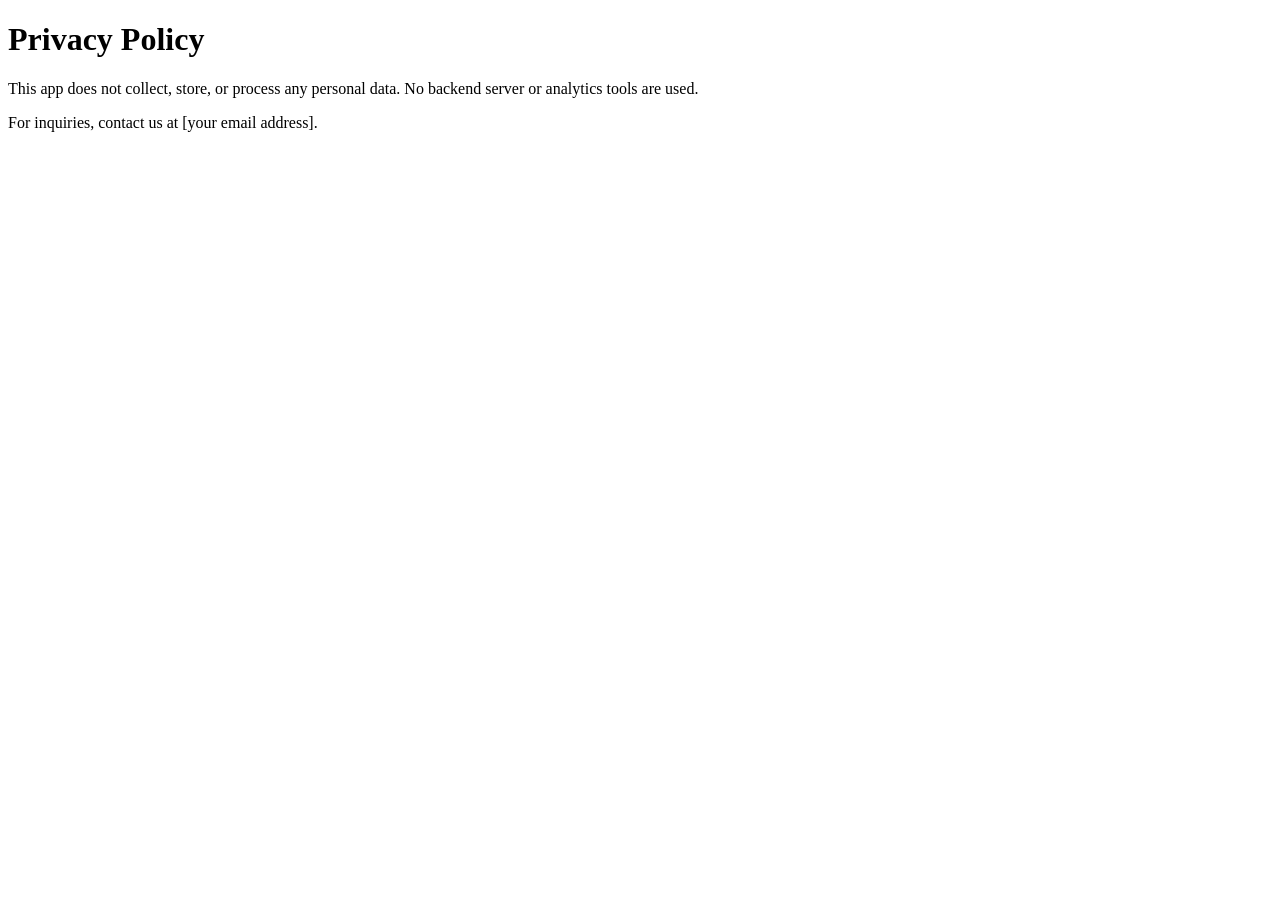
==== index.html @ 60843ce5 "add privacy-policy for 101-skor-tablosu" ====
<!DOCTYPE html>
<html lang="en">
<head>
    <meta charset="UTF-8">
    <meta name="viewport" content="width=device-width, initial-scale=1.0">
    <title>Privacy Policy</title>
</head>
<body>
    <h1>Privacy Policy</h1>
    <p>This app does not collect, store, or process any personal data. No backend server or analytics tools are used.</p>
    <p>For inquiries, contact us at [your email address].</p>
</body>
</html>
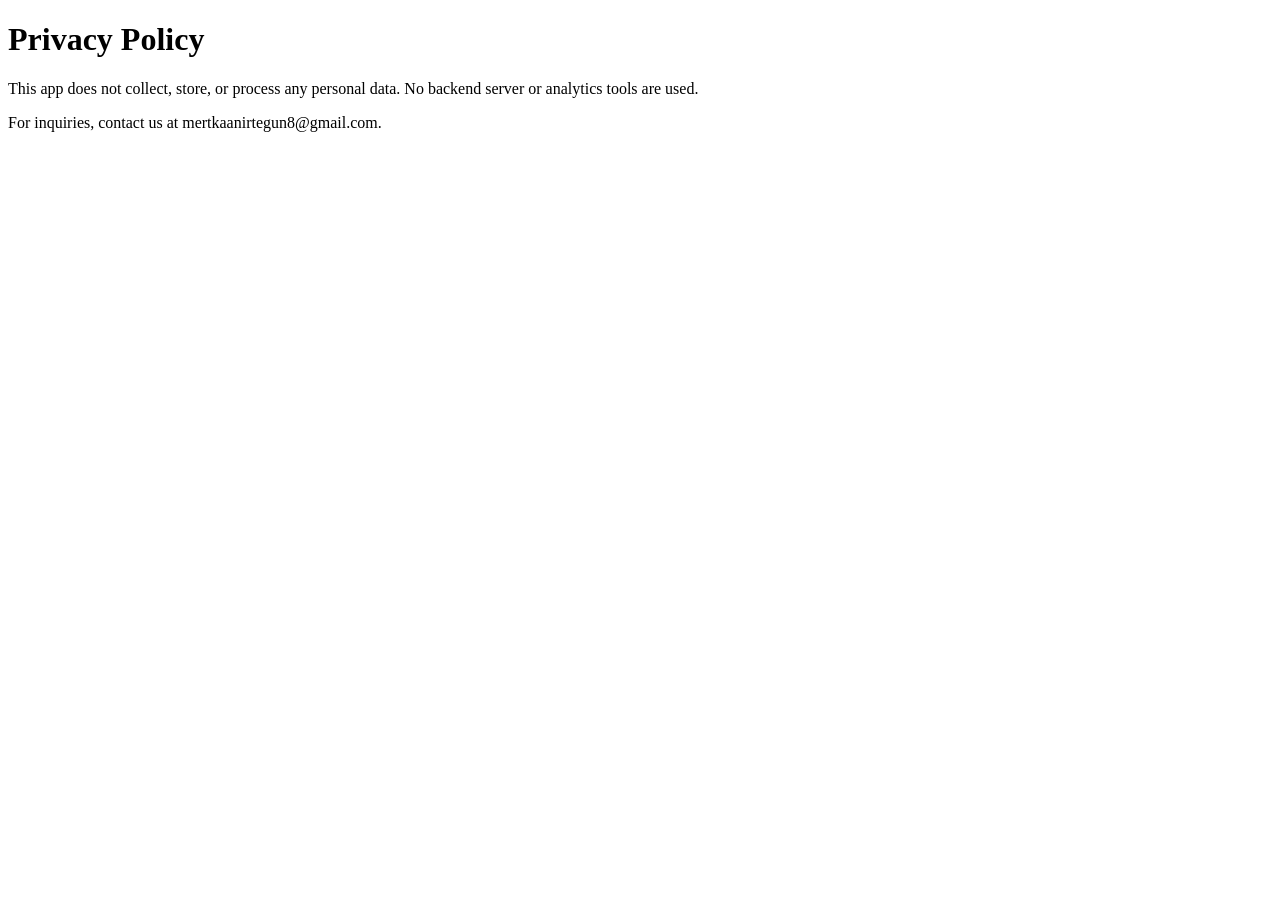
==== commit d2a60748: "Update index.html" ====
--- a/index.html
+++ b/index.html
@@ -8,6 +8,6 @@
 <body>
     <h1>Privacy Policy</h1>
     <p>This app does not collect, store, or process any personal data. No backend server or analytics tools are used.</p>
-    <p>For inquiries, contact us at [your email address].</p>
+    <p>For inquiries, contact us at mertkaanirtegun8@gmail.com.</p>
 </body>
-</html>+</html>
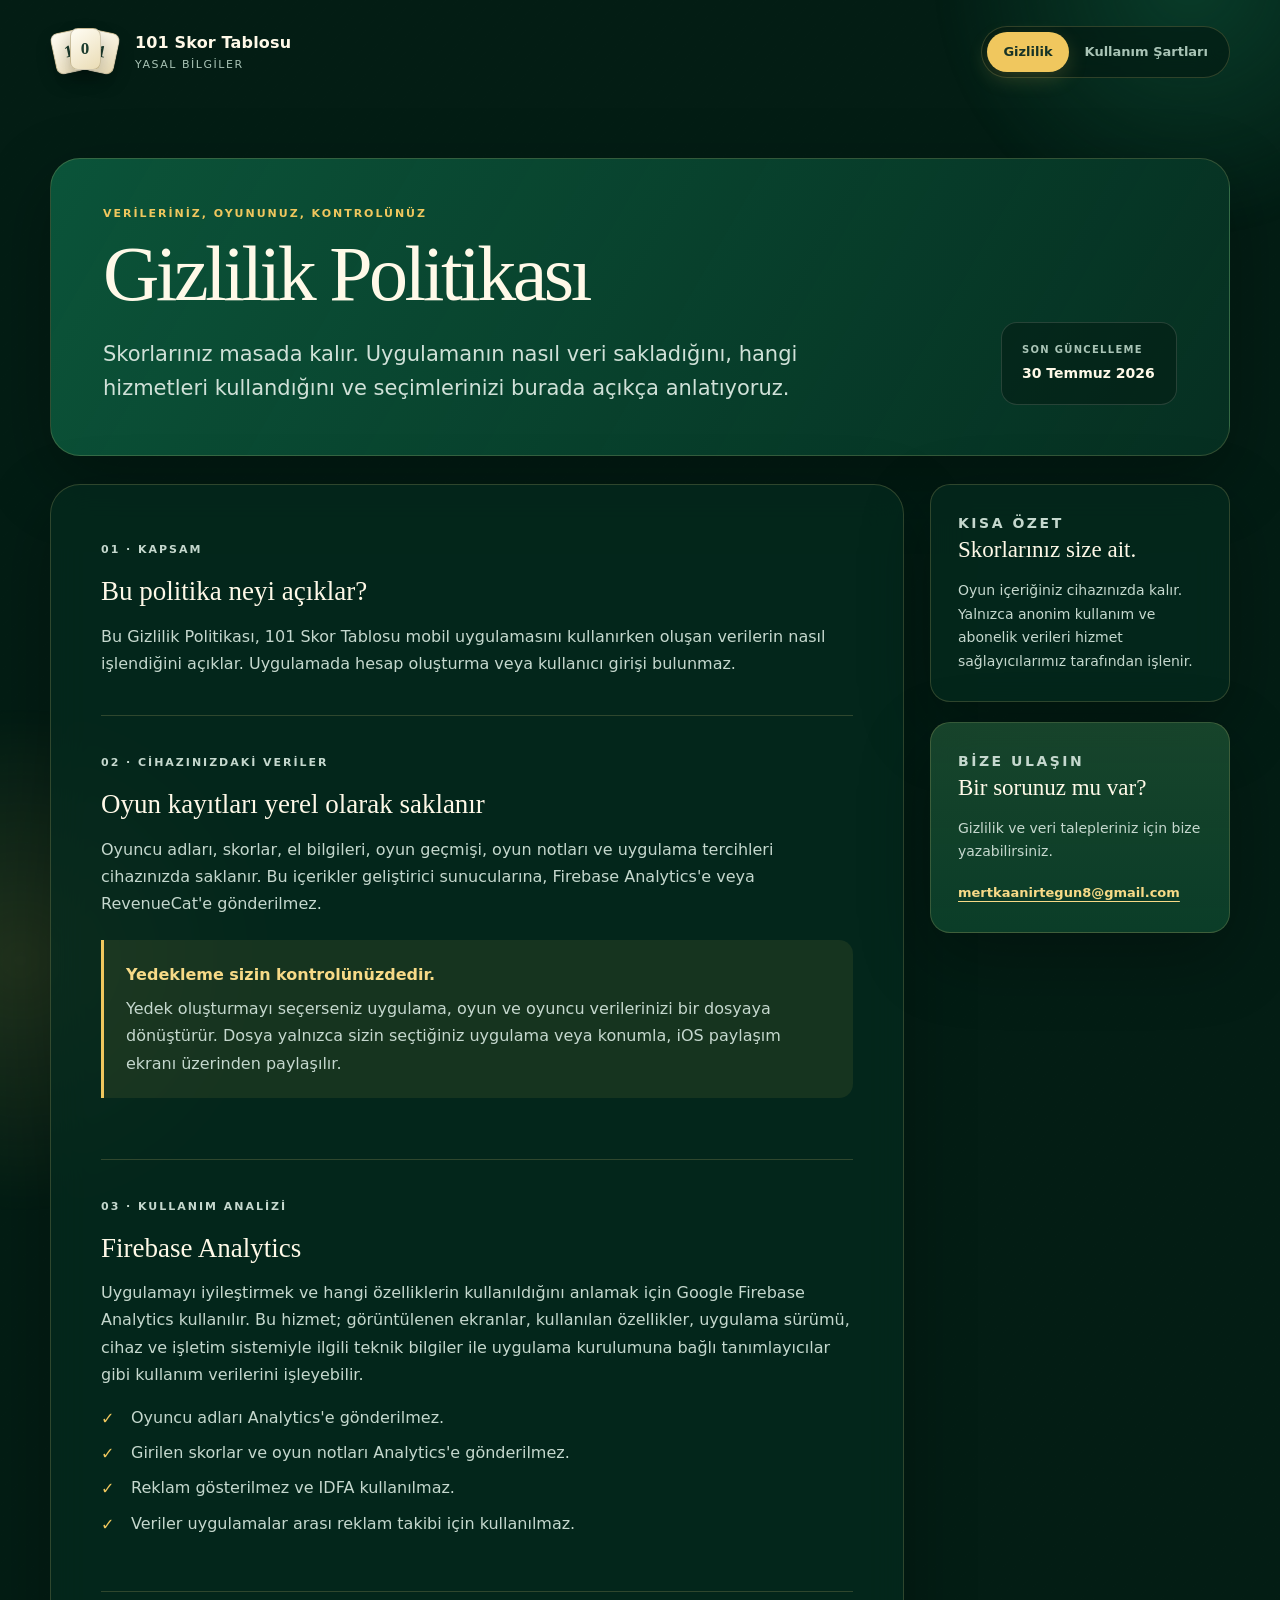
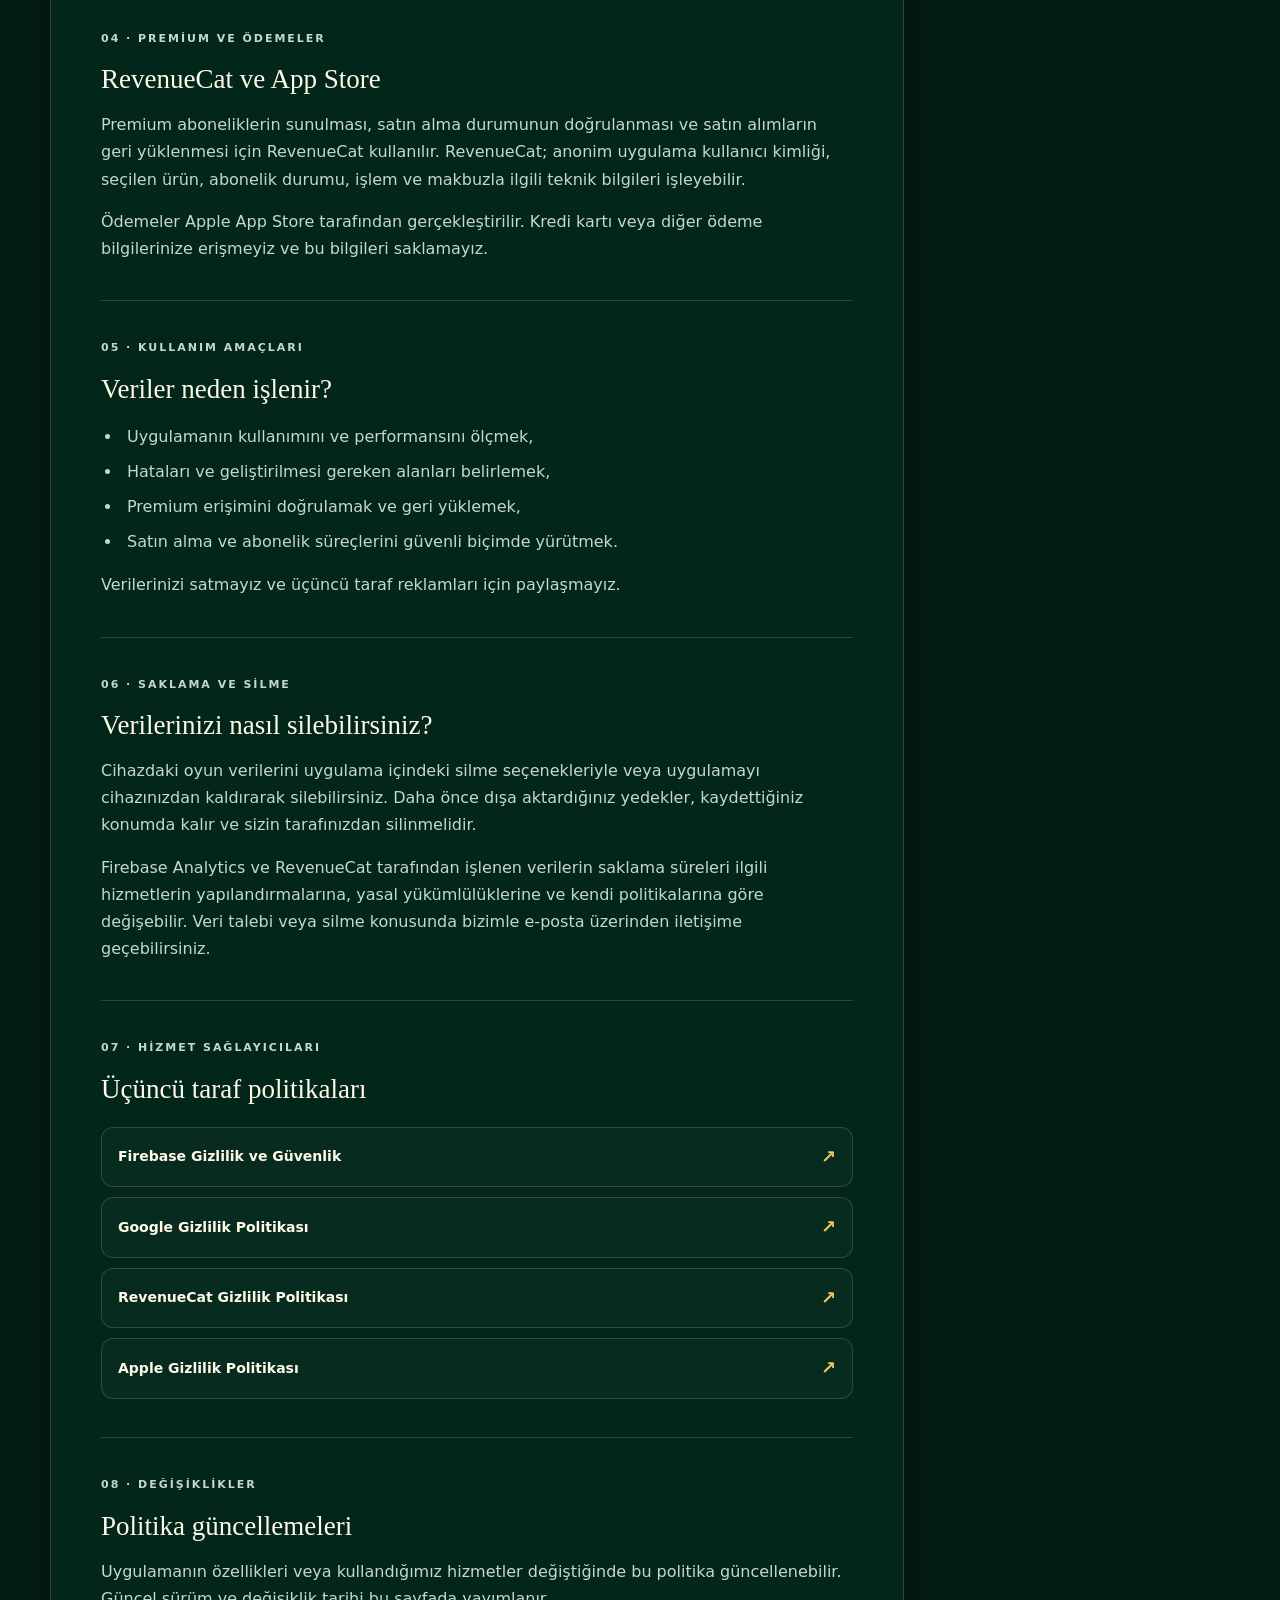
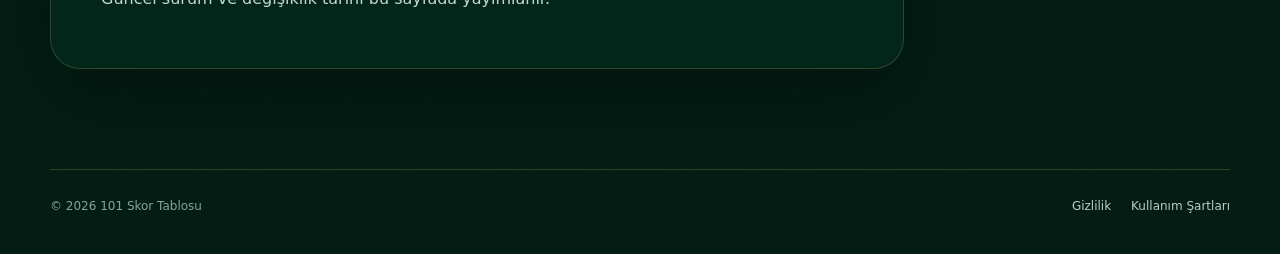
==== commit 4f0279bd: "Update privacy policy and add subscription terms" ====
--- a/index.html
+++ b/index.html
@@ -1,13 +1,220 @@
 <!DOCTYPE html>
-<html lang="en">
-<head>
+<html lang="tr">
+  <head>
     <meta charset="UTF-8">
     <meta name="viewport" content="width=device-width, initial-scale=1.0">
-    <title>Privacy Policy</title>
-</head>
-<body>
-    <h1>Privacy Policy</h1>
-    <p>This app does not collect, store, or process any personal data. No backend server or analytics tools are used.</p>
-    <p>For inquiries, contact us at mertkaanirtegun8@gmail.com.</p>
-</body>
+    <meta name="theme-color" content="#073d2a">
+    <meta
+      name="description"
+      content="101 Skor Tablosu uygulamasının gizlilik politikası."
+    >
+    <title>Gizlilik Politikası — 101 Skor Tablosu</title>
+    <link rel="stylesheet" href="./styles.css">
+  </head>
+  <body>
+    <div class="page-glow page-glow--top" aria-hidden="true"></div>
+    <div class="page-glow page-glow--bottom" aria-hidden="true"></div>
+
+    <header class="site-header">
+      <a class="brand" href="./" aria-label="101 Skor Tablosu ana sayfa">
+        <span class="brand-tiles" aria-hidden="true">
+          <span>1</span><span>0</span><span>1</span>
+        </span>
+        <span class="brand-copy">
+          <strong>101 Skor Tablosu</strong>
+          <small>Yasal bilgiler</small>
+        </span>
+      </a>
+
+      <nav class="legal-nav" aria-label="Yasal sayfalar">
+        <a class="legal-nav__link is-active" href="./" aria-current="page">
+          Gizlilik
+        </a>
+        <a class="legal-nav__link" href="./terms.html">Kullanım Şartları</a>
+      </nav>
+    </header>
+
+    <main class="page-shell">
+      <section class="hero">
+        <div>
+          <p class="eyebrow">VERİLERİNİZ, OYUNUNUZ, KONTROLÜNÜZ</p>
+          <h1>Gizlilik Politikası</h1>
+          <p class="hero__lead">
+            Skorlarınız masada kalır. Uygulamanın nasıl veri sakladığını,
+            hangi hizmetleri kullandığını ve seçimlerinizi burada açıkça
+            anlatıyoruz.
+          </p>
+        </div>
+
+        <div class="hero-badge">
+          <span class="hero-badge__label">Son güncelleme</span>
+          <time datetime="2026-07-30">30 Temmuz 2026</time>
+        </div>
+      </section>
+
+      <div class="content-grid">
+        <article class="legal-card">
+          <section id="kapsam">
+            <p class="section-kicker">01 · Kapsam</p>
+            <h2>Bu politika neyi açıklar?</h2>
+            <p>
+              Bu Gizlilik Politikası, 101 Skor Tablosu mobil uygulamasını
+              kullanırken oluşan verilerin nasıl işlendiğini açıklar.
+              Uygulamada hesap oluşturma veya kullanıcı girişi bulunmaz.
+            </p>
+          </section>
+
+          <section id="yerel-veriler">
+            <p class="section-kicker">02 · Cihazınızdaki veriler</p>
+            <h2>Oyun kayıtları yerel olarak saklanır</h2>
+            <p>
+              Oyuncu adları, skorlar, el bilgileri, oyun geçmişi, oyun notları
+              ve uygulama tercihleri cihazınızda saklanır. Bu içerikler
+              geliştirici sunucularına, Firebase Analytics'e veya RevenueCat'e
+              gönderilmez.
+            </p>
+            <div class="callout">
+              <strong>Yedekleme sizin kontrolünüzdedir.</strong>
+              <p>
+                Yedek oluşturmayı seçerseniz uygulama, oyun ve oyuncu
+                verilerinizi bir dosyaya dönüştürür. Dosya yalnızca sizin
+                seçtiğiniz uygulama veya konumla, iOS paylaşım ekranı üzerinden
+                paylaşılır.
+              </p>
+            </div>
+          </section>
+
+          <section id="analytics">
+            <p class="section-kicker">03 · Kullanım analizi</p>
+            <h2>Firebase Analytics</h2>
+            <p>
+              Uygulamayı iyileştirmek ve hangi özelliklerin kullanıldığını
+              anlamak için Google Firebase Analytics kullanılır. Bu hizmet;
+              görüntülenen ekranlar, kullanılan özellikler, uygulama sürümü,
+              cihaz ve işletim sistemiyle ilgili teknik bilgiler ile uygulama
+              kurulumuna bağlı tanımlayıcılar gibi kullanım verilerini
+              işleyebilir.
+            </p>
+            <ul class="check-list">
+              <li>Oyuncu adları Analytics'e gönderilmez.</li>
+              <li>Girilen skorlar ve oyun notları Analytics'e gönderilmez.</li>
+              <li>Reklam gösterilmez ve IDFA kullanılmaz.</li>
+              <li>Veriler uygulamalar arası reklam takibi için kullanılmaz.</li>
+            </ul>
+          </section>
+
+          <section id="abonelikler">
+            <p class="section-kicker">04 · Premium ve ödemeler</p>
+            <h2>RevenueCat ve App Store</h2>
+            <p>
+              Premium aboneliklerin sunulması, satın alma durumunun
+              doğrulanması ve satın alımların geri yüklenmesi için RevenueCat
+              kullanılır. RevenueCat; anonim uygulama kullanıcı kimliği,
+              seçilen ürün, abonelik durumu, işlem ve makbuzla ilgili teknik
+              bilgileri işleyebilir.
+            </p>
+            <p>
+              Ödemeler Apple App Store tarafından gerçekleştirilir. Kredi
+              kartı veya diğer ödeme bilgilerinize erişmeyiz ve bu bilgileri
+              saklamayız.
+            </p>
+          </section>
+
+          <section id="amac">
+            <p class="section-kicker">05 · Kullanım amaçları</p>
+            <h2>Veriler neden işlenir?</h2>
+            <ul>
+              <li>Uygulamanın kullanımını ve performansını ölçmek,</li>
+              <li>Hataları ve geliştirilmesi gereken alanları belirlemek,</li>
+              <li>Premium erişimini doğrulamak ve geri yüklemek,</li>
+              <li>Satın alma ve abonelik süreçlerini güvenli biçimde yürütmek.</li>
+            </ul>
+            <p>
+              Verilerinizi satmayız ve üçüncü taraf reklamları için
+              paylaşmayız.
+            </p>
+          </section>
+
+          <section id="saklama">
+            <p class="section-kicker">06 · Saklama ve silme</p>
+            <h2>Verilerinizi nasıl silebilirsiniz?</h2>
+            <p>
+              Cihazdaki oyun verilerini uygulama içindeki silme seçenekleriyle
+              veya uygulamayı cihazınızdan kaldırarak silebilirsiniz. Daha önce
+              dışa aktardığınız yedekler, kaydettiğiniz konumda kalır ve sizin
+              tarafınızdan silinmelidir.
+            </p>
+            <p>
+              Firebase Analytics ve RevenueCat tarafından işlenen verilerin
+              saklama süreleri ilgili hizmetlerin yapılandırmalarına, yasal
+              yükümlülüklerine ve kendi politikalarına göre değişebilir. Veri
+              talebi veya silme konusunda bizimle e-posta üzerinden iletişime
+              geçebilirsiniz.
+            </p>
+          </section>
+
+          <section id="hizmetler">
+            <p class="section-kicker">07 · Hizmet sağlayıcıları</p>
+            <h2>Üçüncü taraf politikaları</h2>
+            <div class="link-list">
+              <a href="https://firebase.google.com/support/privacy" target="_blank" rel="noreferrer">
+                <span>Firebase Gizlilik ve Güvenlik</span>
+                <span aria-hidden="true">↗</span>
+              </a>
+              <a href="https://policies.google.com/privacy" target="_blank" rel="noreferrer">
+                <span>Google Gizlilik Politikası</span>
+                <span aria-hidden="true">↗</span>
+              </a>
+              <a href="https://www.revenuecat.com/privacy/" target="_blank" rel="noreferrer">
+                <span>RevenueCat Gizlilik Politikası</span>
+                <span aria-hidden="true">↗</span>
+              </a>
+              <a href="https://www.apple.com/legal/privacy/" target="_blank" rel="noreferrer">
+                <span>Apple Gizlilik Politikası</span>
+                <span aria-hidden="true">↗</span>
+              </a>
+            </div>
+          </section>
+
+          <section id="degisiklikler">
+            <p class="section-kicker">08 · Değişiklikler</p>
+            <h2>Politika güncellemeleri</h2>
+            <p>
+              Uygulamanın özellikleri veya kullandığımız hizmetler değiştiğinde
+              bu politika güncellenebilir. Güncel sürüm ve değişiklik tarihi bu
+              sayfada yayımlanır.
+            </p>
+          </section>
+        </article>
+
+        <aside class="side-panel">
+          <div class="side-card">
+            <p class="side-card__eyebrow">Kısa özet</p>
+            <h2>Skorlarınız size ait.</h2>
+            <p>
+              Oyun içeriğiniz cihazınızda kalır. Yalnızca anonim kullanım ve
+              abonelik verileri hizmet sağlayıcılarımız tarafından işlenir.
+            </p>
+          </div>
+
+          <div class="side-card side-card--contact">
+            <p class="side-card__eyebrow">Bize ulaşın</p>
+            <h2>Bir sorunuz mu var?</h2>
+            <p>Gizlilik ve veri talepleriniz için bize yazabilirsiniz.</p>
+            <a class="contact-link" href="mailto:mertkaanirtegun8@gmail.com">
+              mertkaanirtegun8@gmail.com
+            </a>
+          </div>
+        </aside>
+      </div>
+    </main>
+
+    <footer class="site-footer">
+      <p>© 2026 101 Skor Tablosu</p>
+      <div>
+        <a href="./">Gizlilik</a>
+        <a href="./terms.html">Kullanım Şartları</a>
+      </div>
+    </footer>
+  </body>
 </html>
--- a/styles.css
+++ b/styles.css
@@ -0,0 +1,571 @@
+:root {
+  color-scheme: dark;
+  --felt-950: #031d14;
+  --felt-900: #052b1e;
+  --felt-800: #073d2a;
+  --felt-700: #0b553a;
+  --felt-500: #16845b;
+  --gold-400: #f0c75e;
+  --gold-300: #f7da87;
+  --cream: #fff9e8;
+  --sage: #a9c4b6;
+  --line: rgba(247, 218, 135, 0.18);
+  --surface: rgba(5, 43, 30, 0.74);
+  --surface-strong: rgba(7, 61, 42, 0.92);
+  --shadow: 0 24px 70px rgba(0, 0, 0, 0.28);
+  --radius-lg: 30px;
+  --radius-md: 20px;
+}
+
+* {
+  box-sizing: border-box;
+}
+
+html {
+  scroll-behavior: smooth;
+}
+
+body {
+  min-height: 100vh;
+  margin: 0;
+  overflow-x: hidden;
+  color: var(--cream);
+  background:
+    linear-gradient(rgba(3, 29, 20, 0.94), rgba(3, 29, 20, 0.98)),
+    repeating-linear-gradient(
+      128deg,
+      rgba(255, 255, 255, 0.018) 0,
+      rgba(255, 255, 255, 0.018) 1px,
+      transparent 1px,
+      transparent 9px
+    ),
+    var(--felt-950);
+  font-family:
+    "Avenir Next",
+    Avenir,
+    "Segoe UI",
+    system-ui,
+    -apple-system,
+    sans-serif;
+  line-height: 1.7;
+}
+
+a {
+  color: var(--gold-300);
+  text-underline-offset: 4px;
+}
+
+a:hover {
+  color: var(--cream);
+}
+
+a:focus-visible {
+  outline: 3px solid var(--gold-400);
+  outline-offset: 4px;
+  border-radius: 8px;
+}
+
+.page-glow {
+  position: fixed;
+  z-index: -1;
+  width: 520px;
+  height: 520px;
+  border-radius: 50%;
+  filter: blur(10px);
+  pointer-events: none;
+}
+
+.page-glow--top {
+  top: -280px;
+  right: -170px;
+  background: radial-gradient(circle, rgba(22, 132, 91, 0.3), transparent 68%);
+}
+
+.page-glow--bottom {
+  bottom: -320px;
+  left: -240px;
+  background: radial-gradient(circle, rgba(240, 199, 94, 0.13), transparent 68%);
+}
+
+.site-header {
+  width: min(1180px, calc(100% - 40px));
+  margin: 0 auto;
+  padding: 26px 0;
+  display: flex;
+  align-items: center;
+  justify-content: space-between;
+  gap: 28px;
+}
+
+.brand {
+  display: inline-flex;
+  align-items: center;
+  gap: 15px;
+  color: var(--cream);
+  text-decoration: none;
+}
+
+.brand:hover {
+  color: var(--cream);
+}
+
+.brand-tiles {
+  position: relative;
+  display: inline-flex;
+  width: 70px;
+  height: 48px;
+  align-items: center;
+  justify-content: center;
+}
+
+.brand-tiles span {
+  position: absolute;
+  display: grid;
+  width: 31px;
+  height: 42px;
+  place-items: center;
+  border: 1px solid rgba(92, 72, 24, 0.28);
+  border-radius: 8px;
+  color: #1b3b2d;
+  background: linear-gradient(145deg, #fffdf4, #eadcb5);
+  box-shadow: 0 8px 18px rgba(0, 0, 0, 0.22);
+  font-family: Georgia, "Times New Roman", serif;
+  font-size: 17px;
+  font-weight: 800;
+}
+
+.brand-tiles span:first-child {
+  left: 3px;
+  transform: rotate(-12deg);
+}
+
+.brand-tiles span:nth-child(2) {
+  z-index: 2;
+  transform: translateY(-3px);
+}
+
+.brand-tiles span:last-child {
+  right: 3px;
+  transform: rotate(12deg);
+}
+
+.brand-copy {
+  display: grid;
+  line-height: 1.2;
+}
+
+.brand-copy strong {
+  font-size: 16px;
+  letter-spacing: 0.01em;
+}
+
+.brand-copy small {
+  margin-top: 5px;
+  color: var(--sage);
+  font-size: 11px;
+  letter-spacing: 0.14em;
+  text-transform: uppercase;
+}
+
+.legal-nav {
+  display: inline-flex;
+  padding: 5px;
+  border: 1px solid var(--line);
+  border-radius: 999px;
+  background: rgba(2, 24, 16, 0.58);
+  backdrop-filter: blur(16px);
+}
+
+.legal-nav__link {
+  padding: 9px 16px;
+  border-radius: 999px;
+  color: var(--sage);
+  font-size: 13px;
+  font-weight: 700;
+  text-decoration: none;
+  transition:
+    color 160ms ease,
+    background 160ms ease,
+    transform 160ms ease;
+}
+
+.legal-nav__link:hover {
+  color: var(--cream);
+  transform: translateY(-1px);
+}
+
+.legal-nav__link.is-active {
+  color: #173326;
+  background: var(--gold-400);
+  box-shadow: 0 7px 20px rgba(240, 199, 94, 0.18);
+}
+
+.page-shell {
+  width: min(1180px, calc(100% - 40px));
+  margin: 0 auto;
+  padding: 54px 0 100px;
+}
+
+.hero {
+  display: grid;
+  grid-template-columns: minmax(0, 1fr) auto;
+  gap: 42px;
+  align-items: end;
+  padding: 46px 52px 50px;
+  border: 1px solid var(--line);
+  border-radius: var(--radius-lg);
+  background:
+    linear-gradient(120deg, rgba(11, 85, 58, 0.94), rgba(5, 43, 30, 0.76)),
+    var(--felt-800);
+  box-shadow: var(--shadow);
+}
+
+.eyebrow,
+.section-kicker,
+.side-card__eyebrow {
+  margin: 0 0 12px;
+  color: var(--gold-400);
+  font-size: 11px;
+  font-weight: 800;
+  letter-spacing: 0.18em;
+  text-transform: uppercase;
+}
+
+.hero h1 {
+  max-width: 780px;
+  margin: 0;
+  font-family: Georgia, "Times New Roman", serif;
+  font-size: clamp(44px, 7vw, 78px);
+  font-weight: 500;
+  letter-spacing: -0.045em;
+  line-height: 0.98;
+}
+
+.hero__lead {
+  max-width: 730px;
+  margin: 25px 0 0;
+  color: #d0e1d8;
+  font-size: clamp(17px, 2vw, 21px);
+  line-height: 1.62;
+}
+
+.hero-badge {
+  min-width: 176px;
+  padding: 18px 20px;
+  border: 1px solid rgba(255, 249, 232, 0.14);
+  border-radius: 16px;
+  background: rgba(2, 24, 16, 0.5);
+}
+
+.hero-badge__label {
+  display: block;
+  margin-bottom: 4px;
+  color: var(--sage);
+  font-size: 10px;
+  font-weight: 700;
+  letter-spacing: 0.13em;
+  text-transform: uppercase;
+}
+
+.hero-badge strong,
+.hero-badge time {
+  display: block;
+  color: var(--cream);
+  font-size: 14px;
+  font-weight: 700;
+}
+
+.content-grid {
+  display: grid;
+  grid-template-columns: minmax(0, 1fr) 300px;
+  gap: 26px;
+  align-items: start;
+  margin-top: 28px;
+}
+
+.legal-card,
+.side-card {
+  border: 1px solid var(--line);
+  background: var(--surface);
+  box-shadow: var(--shadow);
+  backdrop-filter: blur(18px);
+}
+
+.legal-card {
+  padding: 18px 50px;
+  border-radius: var(--radius-lg);
+}
+
+.legal-card section {
+  padding: 38px 0;
+  border-bottom: 1px solid var(--line);
+  scroll-margin-top: 24px;
+}
+
+.legal-card section:last-child {
+  border-bottom: 0;
+}
+
+.legal-card h2,
+.side-card h2 {
+  margin: 0 0 14px;
+  color: var(--cream);
+  font-family: Georgia, "Times New Roman", serif;
+  font-size: 27px;
+  font-weight: 500;
+  line-height: 1.25;
+}
+
+.legal-card p,
+.legal-card li,
+.side-card p {
+  color: #c5d8ce;
+}
+
+.legal-card p {
+  margin: 0 0 15px;
+}
+
+.legal-card p:last-child {
+  margin-bottom: 0;
+}
+
+.legal-card ul {
+  margin: 16px 0;
+  padding-left: 21px;
+}
+
+.legal-card li {
+  margin: 8px 0;
+  padding-left: 5px;
+}
+
+.check-list {
+  list-style: none;
+  padding-left: 0 !important;
+}
+
+.check-list li {
+  position: relative;
+  padding-left: 30px;
+}
+
+.check-list li::before {
+  position: absolute;
+  top: 1px;
+  left: 0;
+  color: var(--gold-400);
+  content: "✓";
+  font-weight: 900;
+}
+
+.callout {
+  margin: 23px 0;
+  padding: 21px 22px;
+  border-left: 3px solid var(--gold-400);
+  border-radius: 0 14px 14px 0;
+  background: rgba(240, 199, 94, 0.08);
+}
+
+.callout strong {
+  display: block;
+  margin-bottom: 7px;
+  color: var(--gold-300);
+}
+
+.callout p {
+  margin: 0;
+}
+
+.link-list {
+  display: grid;
+  gap: 10px;
+  margin-top: 20px;
+}
+
+.link-list a {
+  display: flex;
+  align-items: center;
+  justify-content: space-between;
+  gap: 20px;
+  padding: 14px 16px;
+  border: 1px solid var(--line);
+  border-radius: 12px;
+  color: var(--cream);
+  background: rgba(255, 255, 255, 0.025);
+  font-size: 14px;
+  font-weight: 650;
+  text-decoration: none;
+  transition:
+    border-color 160ms ease,
+    background 160ms ease,
+    transform 160ms ease;
+}
+
+.link-list a:hover {
+  border-color: rgba(240, 199, 94, 0.5);
+  background: rgba(240, 199, 94, 0.07);
+  transform: translateY(-2px);
+}
+
+.link-list a span:last-child {
+  color: var(--gold-400);
+  font-size: 18px;
+}
+
+.side-panel {
+  position: sticky;
+  top: 24px;
+  display: grid;
+  gap: 20px;
+}
+
+.side-card {
+  padding: 27px;
+  border-radius: var(--radius-md);
+}
+
+.side-card h2 {
+  font-size: 23px;
+}
+
+.side-card p {
+  margin: 0;
+  font-size: 14px;
+}
+
+.side-card--contact {
+  background:
+    linear-gradient(rgba(240, 199, 94, 0.07), rgba(240, 199, 94, 0.02)),
+    var(--surface-strong);
+}
+
+.contact-link {
+  display: inline-block;
+  max-width: 100%;
+  margin-top: 18px;
+  overflow-wrap: anywhere;
+  font-size: 13px;
+  font-weight: 800;
+}
+
+.site-footer {
+  width: min(1180px, calc(100% - 40px));
+  margin: 0 auto;
+  padding: 26px 0 38px;
+  display: flex;
+  align-items: center;
+  justify-content: space-between;
+  gap: 24px;
+  border-top: 1px solid var(--line);
+  color: #86a596;
+  font-size: 12px;
+}
+
+.site-footer p {
+  margin: 0;
+}
+
+.site-footer div {
+  display: flex;
+  gap: 20px;
+}
+
+.site-footer a {
+  color: #b8cfc3;
+  text-decoration: none;
+}
+
+@media (max-width: 880px) {
+  .hero {
+    grid-template-columns: 1fr;
+    align-items: start;
+    padding: 38px;
+  }
+
+  .hero-badge {
+    width: fit-content;
+  }
+
+  .content-grid {
+    grid-template-columns: 1fr;
+  }
+
+  .side-panel {
+    position: static;
+    grid-template-columns: repeat(2, minmax(0, 1fr));
+  }
+}
+
+@media (max-width: 650px) {
+  .site-header {
+    width: min(100% - 28px, 1180px);
+    padding: 18px 0;
+    align-items: flex-start;
+    flex-direction: column;
+  }
+
+  .legal-nav {
+    width: 100%;
+  }
+
+  .legal-nav__link {
+    flex: 1;
+    text-align: center;
+  }
+
+  .page-shell {
+    width: min(100% - 28px, 1180px);
+    padding: 25px 0 68px;
+  }
+
+  .hero {
+    gap: 27px;
+    padding: 29px 24px;
+    border-radius: 24px;
+  }
+
+  .hero h1 {
+    font-size: clamp(40px, 13vw, 58px);
+  }
+
+  .hero__lead {
+    margin-top: 20px;
+    font-size: 16px;
+  }
+
+  .legal-card {
+    padding: 7px 23px;
+    border-radius: 24px;
+  }
+
+  .legal-card section {
+    padding: 31px 0;
+  }
+
+  .legal-card h2 {
+    font-size: 24px;
+  }
+
+  .side-panel {
+    grid-template-columns: 1fr;
+  }
+
+  .site-footer {
+    width: min(100% - 28px, 1180px);
+    align-items: flex-start;
+    flex-direction: column;
+  }
+}
+
+@media (prefers-reduced-motion: reduce) {
+  html {
+    scroll-behavior: auto;
+  }
+
+  *,
+  *::before,
+  *::after {
+    transition-duration: 0.01ms !important;
+  }
+}
